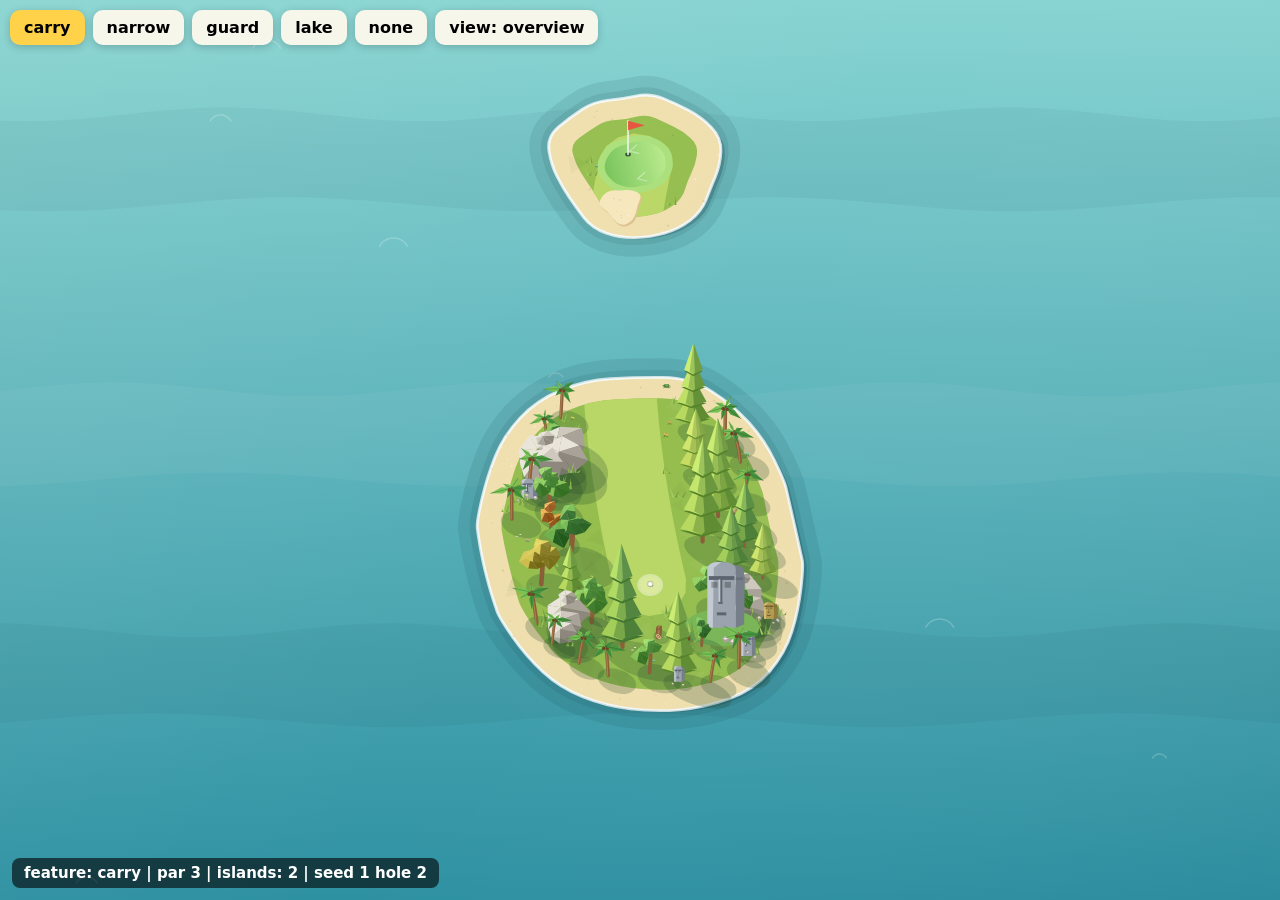
==== dev/hazard-test.html @ be87ee36 "Course variety pass: signature hazards, varied greens, home banner Hole generation now gives each ho" ====
<!doctype html>
<!-- Dev-only: hunts seeds for one hole of each signature hazard (carry /
     narrow / guard / none) and renders it with the production renderer so
     the in-flight hazard feature can be eyeballed. Not linked from the game. -->
<html>
<head>
  <meta charset="utf-8">
  <meta name="viewport" content="width=device-width, initial-scale=1">
  <title>Golf — hazard test</title>
  <style>
    * { margin: 0; box-sizing: border-box; }
    html, body { height: 100%; overflow: hidden; font-family: 'Avenir Next', system-ui, sans-serif; }
    #course { position: fixed; inset: 0; width: 100%; height: 100%; }
    #bar { position: fixed; top: 10px; left: 10px; display: flex; gap: 8px; z-index: 5; flex-wrap: wrap; }
    button {
      border: none; border-radius: 10px; padding: 8px 14px; font: inherit;
      font-weight: 700; background: rgba(253,248,236,0.95); cursor: pointer;
      box-shadow: 0 2px 8px rgba(0,0,0,0.2);
    }
    button.active { background: #ffd24a; }
    #label {
      position: fixed; bottom: 12px; left: 12px; z-index: 5;
      background: rgba(0,0,0,0.6); color: #fff; padding: 6px 12px;
      border-radius: 8px; font-weight: 700; font-size: 15px;
    }
  </style>
</head>
<body>
  <canvas id="course"></canvas>
  <div id="bar"></div>
  <div id="label"></div>
  <script src="../js/rng.js?v=5"></script>
  <script src="../js/course.js?v=5"></script>
  <script src="../js/ambient.js?v=5"></script>
  <script src="../js/render.js?v=5"></script>
  <script>
  (function () {
    'use strict';
    var canvas = document.getElementById('course');
    var renderer = new Renderer(canvas);
    var view = 'overview';

    // Hunt seeds for one hole of each feature. generateHole tags hole.feature.
    var WANT = ['carry', 'narrow', 'guard', 'lake', 'none'];
    var found = {};
    var seed = 1;
    while (Object.keys(found).length < WANT.length && seed < 4000) {
      var holes = Course.generate(seed, 9);
      for (var i = 0; i < holes.length; i++) {
        var f = holes[i].feature;
        if (WANT.indexOf(f) >= 0 && !found[f]) {
          found[f] = { hole: holes[i], seed: seed, idx: i };
        }
      }
      seed++;
    }

    var order = WANT.filter(function (f) { return found[f]; });
    var cur = order[0];
    window.HAZARD_FOUND = order;

    var bar = document.getElementById('bar');
    order.forEach(function (f) {
      var b = document.createElement('button');
      b.textContent = f;
      b.dataset.feature = f;
      b.addEventListener('click', function () { select(f); });
      bar.appendChild(b);
    });
    var vb = document.createElement('button');
    vb.textContent = 'view: overview';
    vb.addEventListener('click', function () {
      view = view === 'overview' ? 'iso' : 'overview';
      vb.textContent = 'view: ' + view;
    });
    bar.appendChild(vb);

    function h() { return found[cur].hole; }

    function select(f) {
      cur = f;
      Ambient.reset(h());
      renderer.snapCamera && fitView(true);
      Array.prototype.forEach.call(bar.children, function (c) {
        if (c.dataset.feature) c.classList.toggle('active', c.dataset.feature === f);
      });
      var rec = found[cur];
      document.getElementById('label').textContent =
        'feature: ' + f + '   |   par ' + h().par + '   |   islands: ' +
        (h().islands ? h().islands.length : 1) + '   |   seed ' + rec.seed + ' hole ' + (rec.idx + 1);
    }

    function fitView(snap) {
      var hole = h();
      if (view === 'overview') renderer.fitBounds(hole.bounds, 4);
      else {
        var aim = Math.atan2(hole.pin.x - hole.tee.x, hole.pin.y - hole.tee.y);
        renderer.fitShot(hole.tee, aim, Math.min(hole.length * 0.8, 260));
      }
      if (snap) renderer.snapCamera();
    }

    var last = performance.now();
    function frame(now) {
      requestAnimationFrame(frame);
      var dt = Math.min(100, now - last); last = now;
      fitView(false);
      renderer.tickCamera(dt);
      var hole = h();
      Ambient.update(dt, hole, renderer);
      renderer.draw({
        hole: hole, time: now,
        balls: { p1: { x: hole.tee.x, y: hole.tee.y, lie: 'tee', strokes: 0 } },
        myUid: null,
      });
    }

    // debug hook: point a feature button at a specific seed/hole
    window.HAZARD_SET = function (feature, seed, idx) {
      var holes = Course.generate(seed, 9);
      found[feature] = { hole: holes[idx], seed: seed, idx: idx };
      select(feature);
    };

    select(cur);
    fitView(true);
    requestAnimationFrame(frame);
  })();
  </script>
</body>
</html>
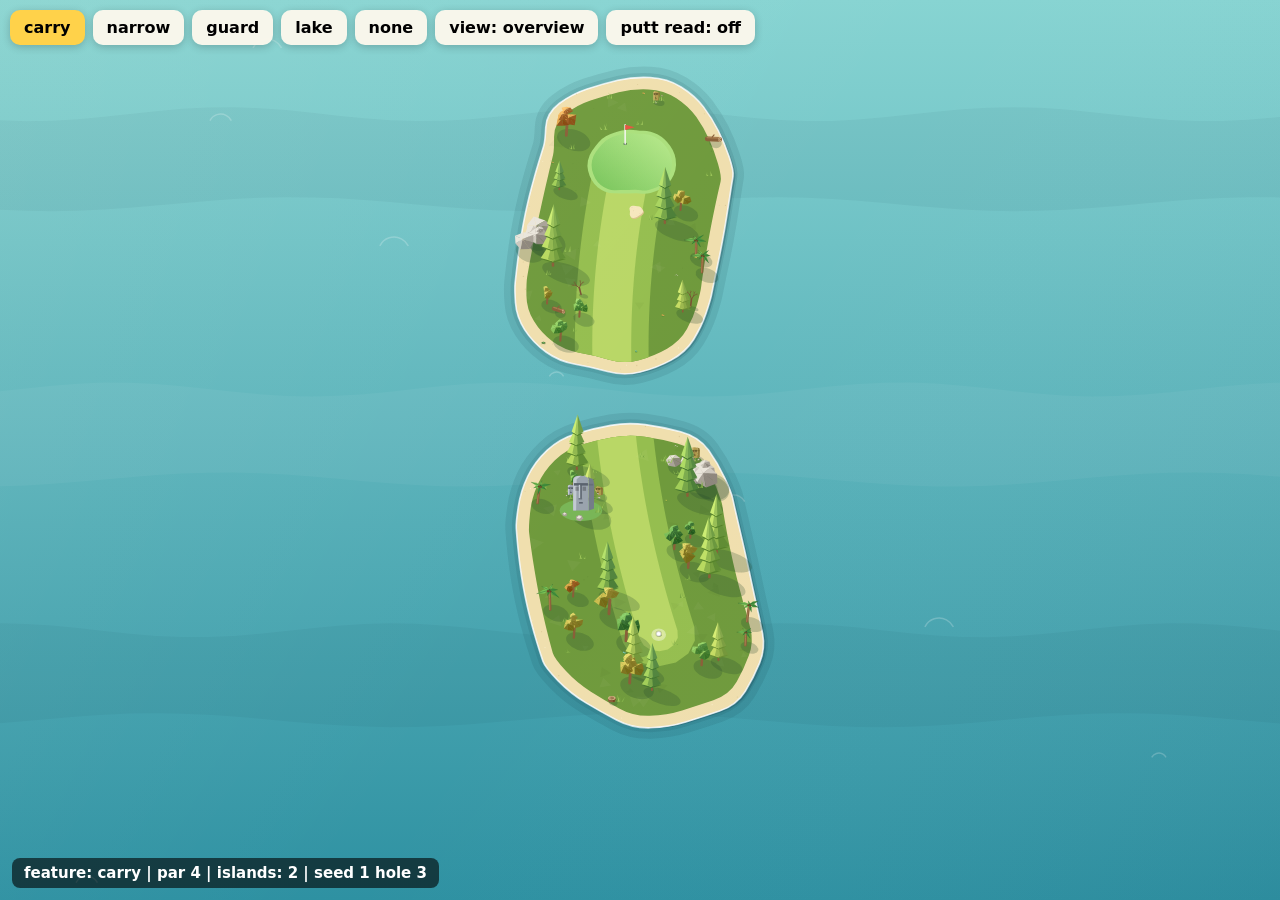
==== commit 14a98e1f: "Harder courses: bigger undulating greens, rough tiers, tuning - Greens ~50% bigger, and now undulate" ====
--- a/dev/hazard-test.html
+++ b/dev/hazard-test.html
@@ -29,10 +29,11 @@
   <canvas id="course"></canvas>
   <div id="bar"></div>
   <div id="label"></div>
-  <script src="../js/rng.js?v=5"></script>
-  <script src="../js/course.js?v=5"></script>
-  <script src="../js/ambient.js?v=5"></script>
-  <script src="../js/render.js?v=5"></script>
+  <script src="../js/rng.js?v=6"></script>
+  <script src="../js/course.js?v=6"></script>
+  <script src="../js/physics.js?v=6"></script>
+  <script src="../js/ambient.js?v=6"></script>
+  <script src="../js/render.js?v=6"></script>
   <script>
   (function () {
     'use strict';
@@ -75,7 +76,33 @@
     });
     bar.appendChild(vb);
 
+    var puttMode = false, puttState = null;
+    var pb = document.createElement('button');
+    pb.textContent = 'putt read: off';
+    pb.addEventListener('click', function () {
+      puttMode = !puttMode;
+      pb.textContent = 'putt read: ' + (puttMode ? 'on' : 'off');
+      pb.classList.toggle('active', puttMode);
+      buildPutt();
+      fitView(true);
+    });
+    bar.appendChild(pb);
+
     function h() { return found[cur].hole; }
+
+    // Fake a putt from the edge of the green to the pin so the slope grid +
+    // flowing dots can be inspected without playing a full round.
+    function buildPutt() {
+      if (!puttMode || !window.Physics) { puttState = null; return; }
+      var hole = h();
+      var toTee = Math.atan2(hole.tee.x - hole.pin.x, hole.tee.y - hole.pin.y);
+      var r = hole.greenR * 0.7;
+      var ball = { x: hole.pin.x + Math.sin(toTee) * r, y: hole.pin.y + Math.cos(toTee) * r, lie: 'green' };
+      var aim = Math.atan2(hole.pin.x - ball.x, hole.pin.y - ball.y);
+      var pw = Math.max(0.2, Math.min(1, Course.dist(ball, hole.pin) * 1.05 / 42));
+      var sim = Physics.simulate(hole, ball, { club: 'putter', aim: aim, power: pw, acc: 0 });
+      puttState = { ball: ball, aim: { from: ball, path: sim.keys, isPutt: true } };
+    }
 
     function select(f) {
       cur = f;
@@ -88,12 +115,17 @@
       document.getElementById('label').textContent =
         'feature: ' + f + '   |   par ' + h().par + '   |   islands: ' +
         (h().islands ? h().islands.length : 1) + '   |   seed ' + rec.seed + ' hole ' + (rec.idx + 1);
+      buildPutt();
     }
 
     function fitView(snap) {
       var hole = h();
-      if (view === 'overview') renderer.fitBounds(hole.bounds, 4);
-      else {
+      if (puttMode) {
+        var gr = hole.greenR * 1.7;
+        renderer.fitBounds({ minX: hole.green.x - gr, maxX: hole.green.x + gr, minY: hole.green.y - gr, maxY: hole.green.y + gr }, 4);
+      } else if (view === 'overview') {
+        renderer.fitBounds(hole.bounds, 4);
+      } else {
         var aim = Math.atan2(hole.pin.x - hole.tee.x, hole.pin.y - hole.tee.y);
         renderer.fitShot(hole.tee, aim, Math.min(hole.length * 0.8, 260));
       }
@@ -108,9 +140,13 @@
       renderer.tickCamera(dt);
       var hole = h();
       Ambient.update(dt, hole, renderer);
+      var ball = puttMode && puttState
+        ? { x: puttState.ball.x, y: puttState.ball.y, lie: 'green', strokes: 0 }
+        : { x: hole.tee.x, y: hole.tee.y, lie: 'tee', strokes: 0 };
       renderer.draw({
         hole: hole, time: now,
-        balls: { p1: { x: hole.tee.x, y: hole.tee.y, lie: 'tee', strokes: 0 } },
+        balls: { p1: ball },
+        aim: puttMode && puttState ? puttState.aim : null,
         myUid: null,
       });
     }
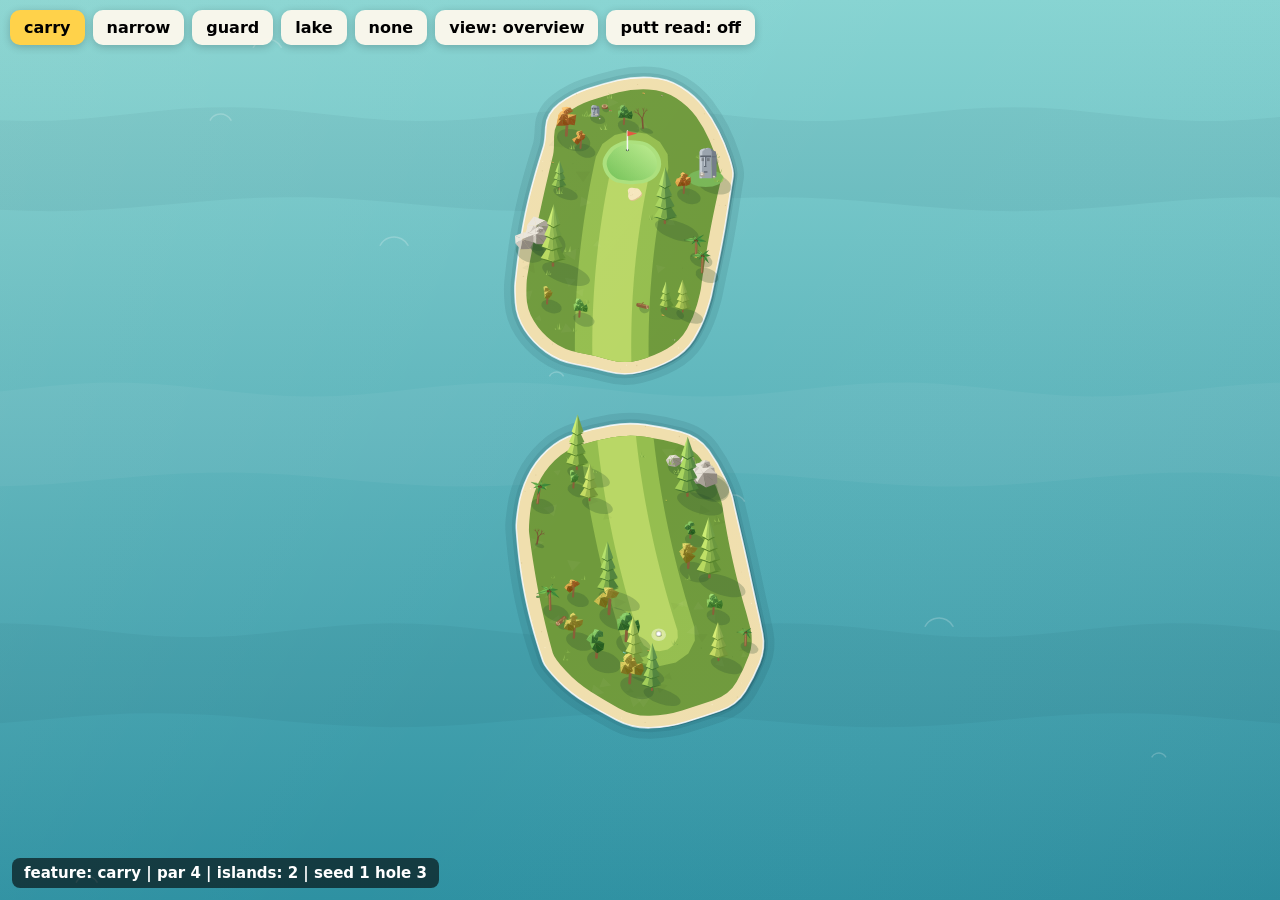
==== commit a7a7cbb6: "Fix putting: greens outgrew the putter; slope swung distance too hard The last pass made greens so l" ====
--- a/dev/hazard-test.html
+++ b/dev/hazard-test.html
@@ -29,11 +29,11 @@
   <canvas id="course"></canvas>
   <div id="bar"></div>
   <div id="label"></div>
-  <script src="../js/rng.js?v=6"></script>
-  <script src="../js/course.js?v=6"></script>
-  <script src="../js/physics.js?v=6"></script>
-  <script src="../js/ambient.js?v=6"></script>
-  <script src="../js/render.js?v=6"></script>
+  <script src="../js/rng.js?v=7"></script>
+  <script src="../js/course.js?v=7"></script>
+  <script src="../js/physics.js?v=7"></script>
+  <script src="../js/ambient.js?v=7"></script>
+  <script src="../js/render.js?v=7"></script>
   <script>
   (function () {
     'use strict';
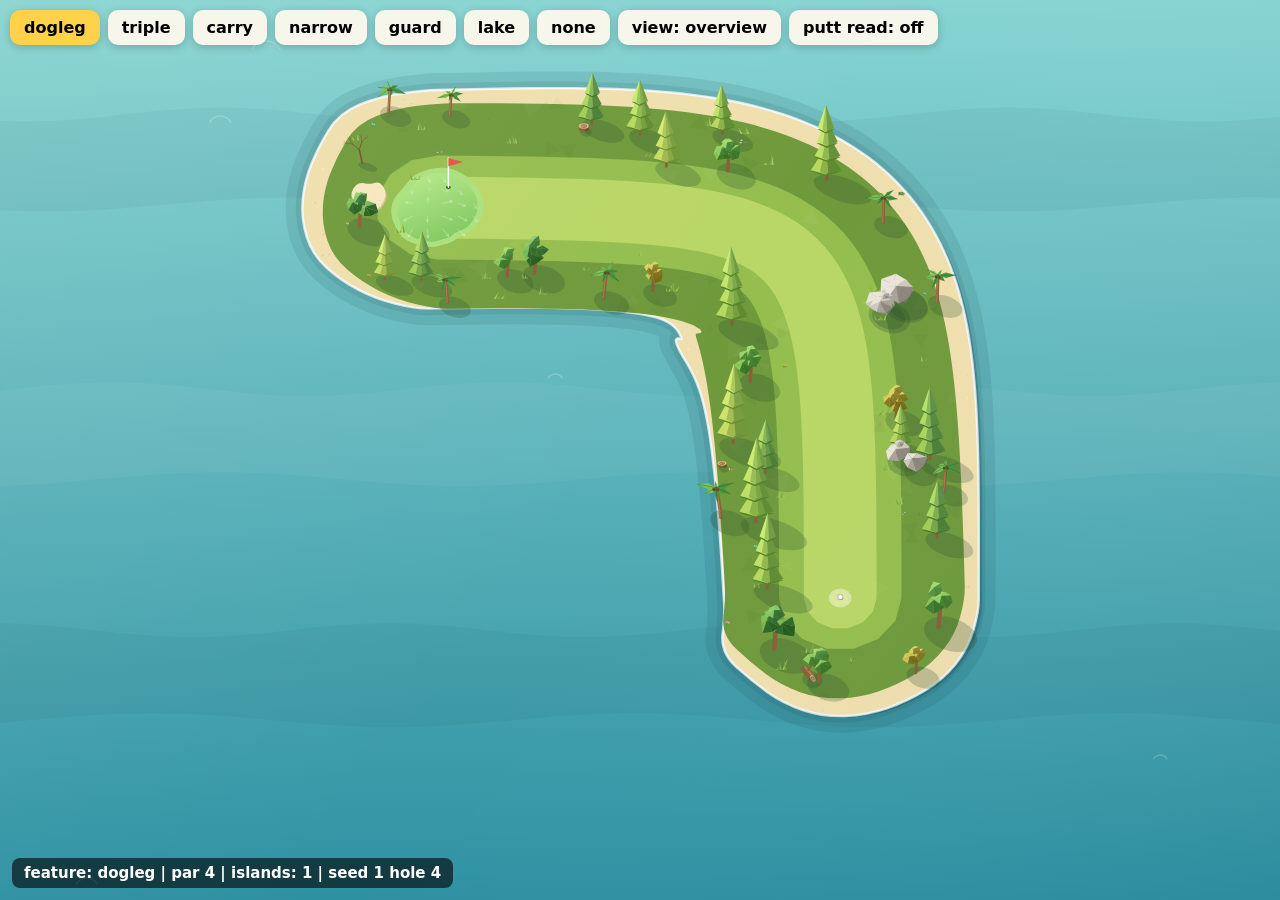
==== commit 461f466a: "Add two hole types: 90° doglegs and three-island holes - dogleg (par 4/5): a cubic centerline bends " ====
--- a/dev/hazard-test.html
+++ b/dev/hazard-test.html
@@ -29,11 +29,11 @@
   <canvas id="course"></canvas>
   <div id="bar"></div>
   <div id="label"></div>
-  <script src="../js/rng.js?v=7"></script>
-  <script src="../js/course.js?v=7"></script>
-  <script src="../js/physics.js?v=7"></script>
-  <script src="../js/ambient.js?v=7"></script>
-  <script src="../js/render.js?v=7"></script>
+  <script src="../js/rng.js?v=9"></script>
+  <script src="../js/course.js?v=9"></script>
+  <script src="../js/physics.js?v=9"></script>
+  <script src="../js/ambient.js?v=9"></script>
+  <script src="../js/render.js?v=9"></script>
   <script>
   (function () {
     'use strict';
@@ -42,7 +42,7 @@
     var view = 'overview';
 
     // Hunt seeds for one hole of each feature. generateHole tags hole.feature.
-    var WANT = ['carry', 'narrow', 'guard', 'lake', 'none'];
+    var WANT = ['dogleg', 'triple', 'carry', 'narrow', 'guard', 'lake', 'none'];
     var found = {};
     var seed = 1;
     while (Object.keys(found).length < WANT.length && seed < 4000) {
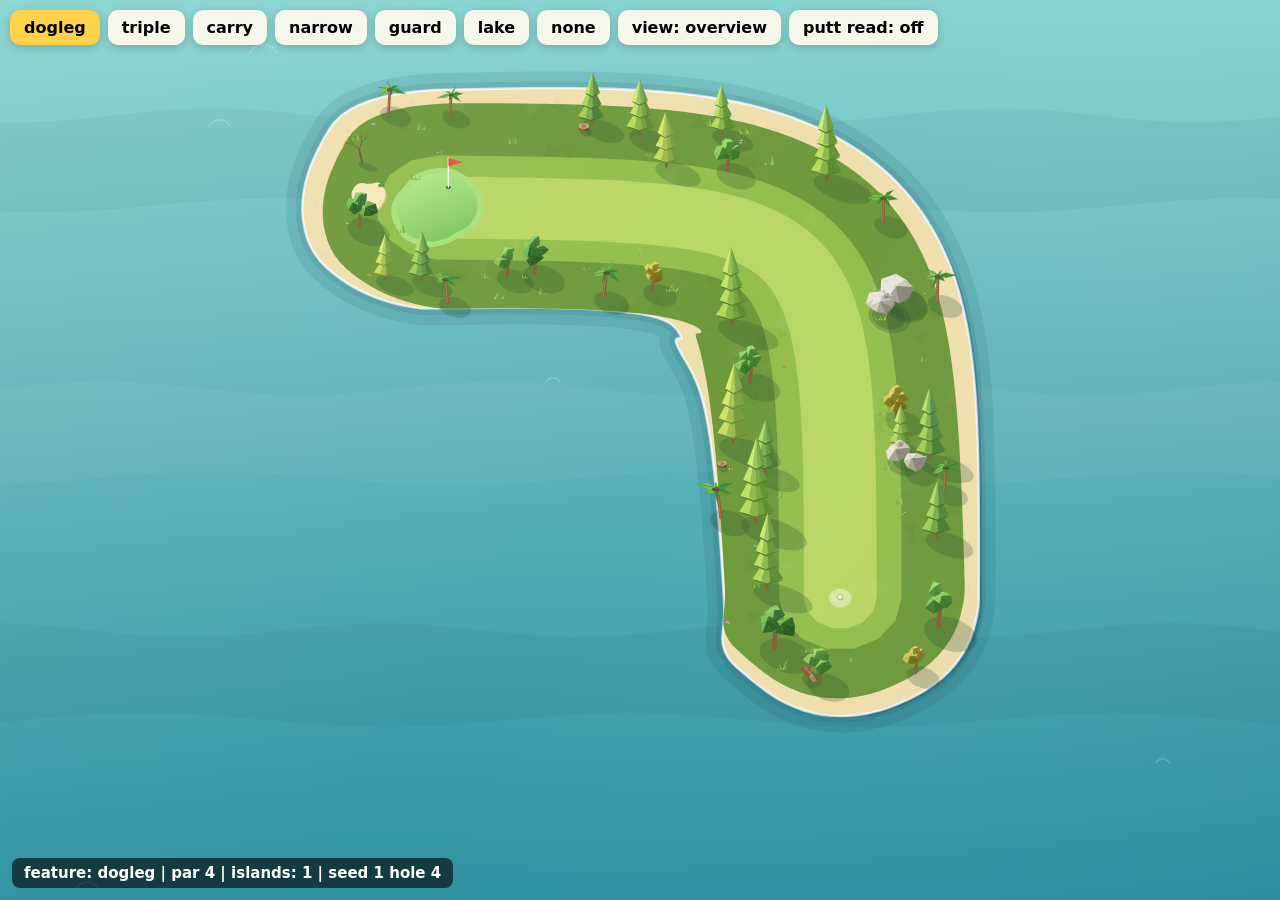
==== commit 53cf4a93: "Tournament revamp, contained green slope grid, steadier putter line - Tournament is now a Tue–Fri (4" ====
--- a/dev/hazard-test.html
+++ b/dev/hazard-test.html
@@ -29,11 +29,11 @@
   <canvas id="course"></canvas>
   <div id="bar"></div>
   <div id="label"></div>
-  <script src="../js/rng.js?v=9"></script>
-  <script src="../js/course.js?v=9"></script>
-  <script src="../js/physics.js?v=9"></script>
-  <script src="../js/ambient.js?v=9"></script>
-  <script src="../js/render.js?v=9"></script>
+  <script src="../js/rng.js?v=11"></script>
+  <script src="../js/course.js?v=11"></script>
+  <script src="../js/physics.js?v=11"></script>
+  <script src="../js/ambient.js?v=11"></script>
+  <script src="../js/render.js?v=11"></script>
   <script>
   (function () {
     'use strict';
@@ -99,8 +99,7 @@
       var r = hole.greenR * 0.7;
       var ball = { x: hole.pin.x + Math.sin(toTee) * r, y: hole.pin.y + Math.cos(toTee) * r, lie: 'green' };
       var aim = Math.atan2(hole.pin.x - ball.x, hole.pin.y - ball.y);
-      var pw = Math.max(0.2, Math.min(1, Course.dist(ball, hole.pin) * 1.05 / 42));
-      var sim = Physics.simulate(hole, ball, { club: 'putter', aim: aim, power: pw, acc: 0 });
+      var sim = Physics.simulate(hole, ball, { club: 'putter', aim: aim, power: 1, acc: 0 });
       puttState = { ball: ball, aim: { from: ball, path: sim.keys, isPutt: true } };
     }
 
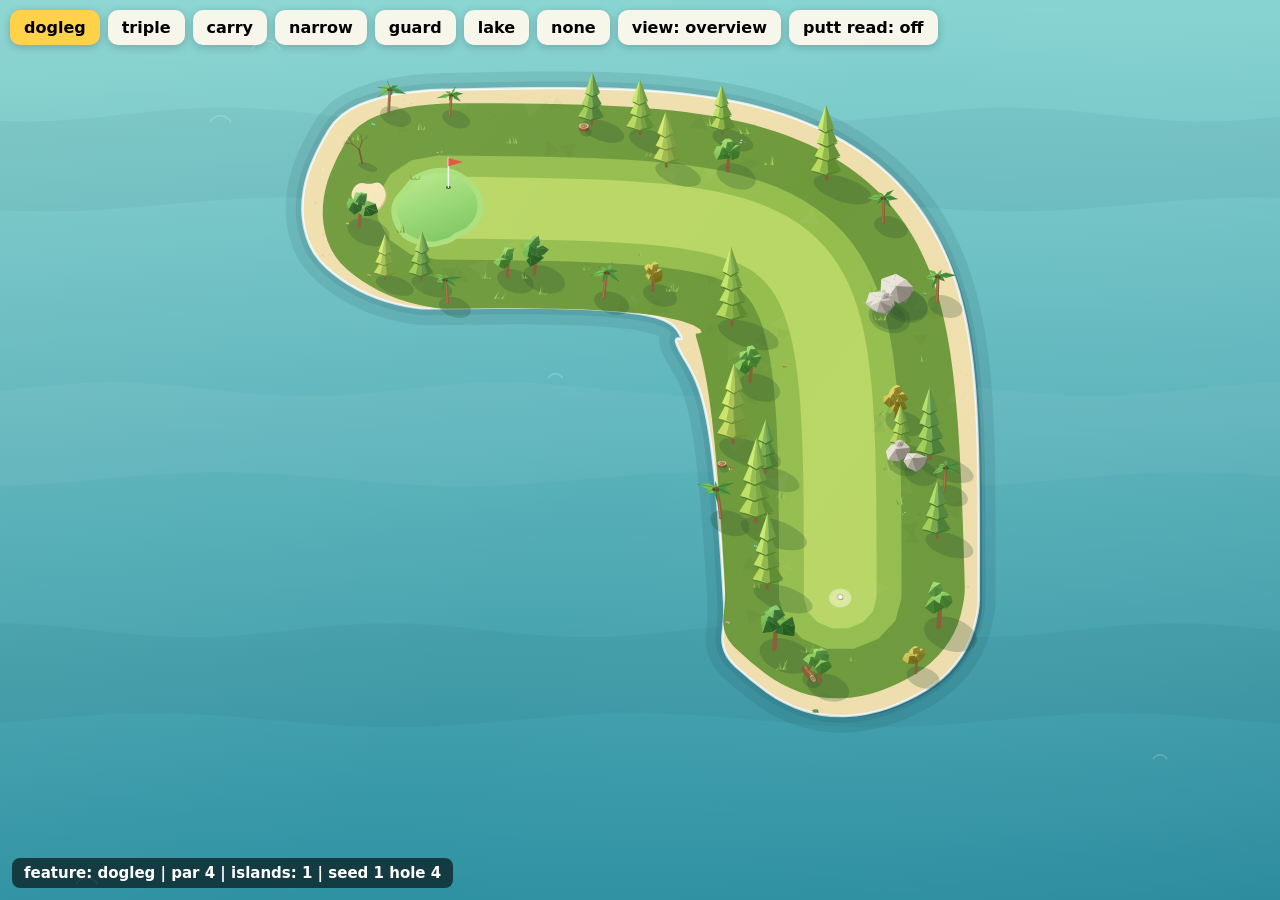
==== commit 74e810bd: "Winter theme + hazard tuning (narrows, lakes, fairway carries) - Winter courses: a random ~1-in-4 co" ====
--- a/dev/hazard-test.html
+++ b/dev/hazard-test.html
@@ -29,11 +29,11 @@
   <canvas id="course"></canvas>
   <div id="bar"></div>
   <div id="label"></div>
-  <script src="../js/rng.js?v=11"></script>
-  <script src="../js/course.js?v=11"></script>
-  <script src="../js/physics.js?v=11"></script>
-  <script src="../js/ambient.js?v=11"></script>
-  <script src="../js/render.js?v=11"></script>
+  <script src="../js/rng.js?v=12"></script>
+  <script src="../js/course.js?v=12"></script>
+  <script src="../js/physics.js?v=12"></script>
+  <script src="../js/ambient.js?v=12"></script>
+  <script src="../js/render.js?v=12"></script>
   <script>
   (function () {
     'use strict';
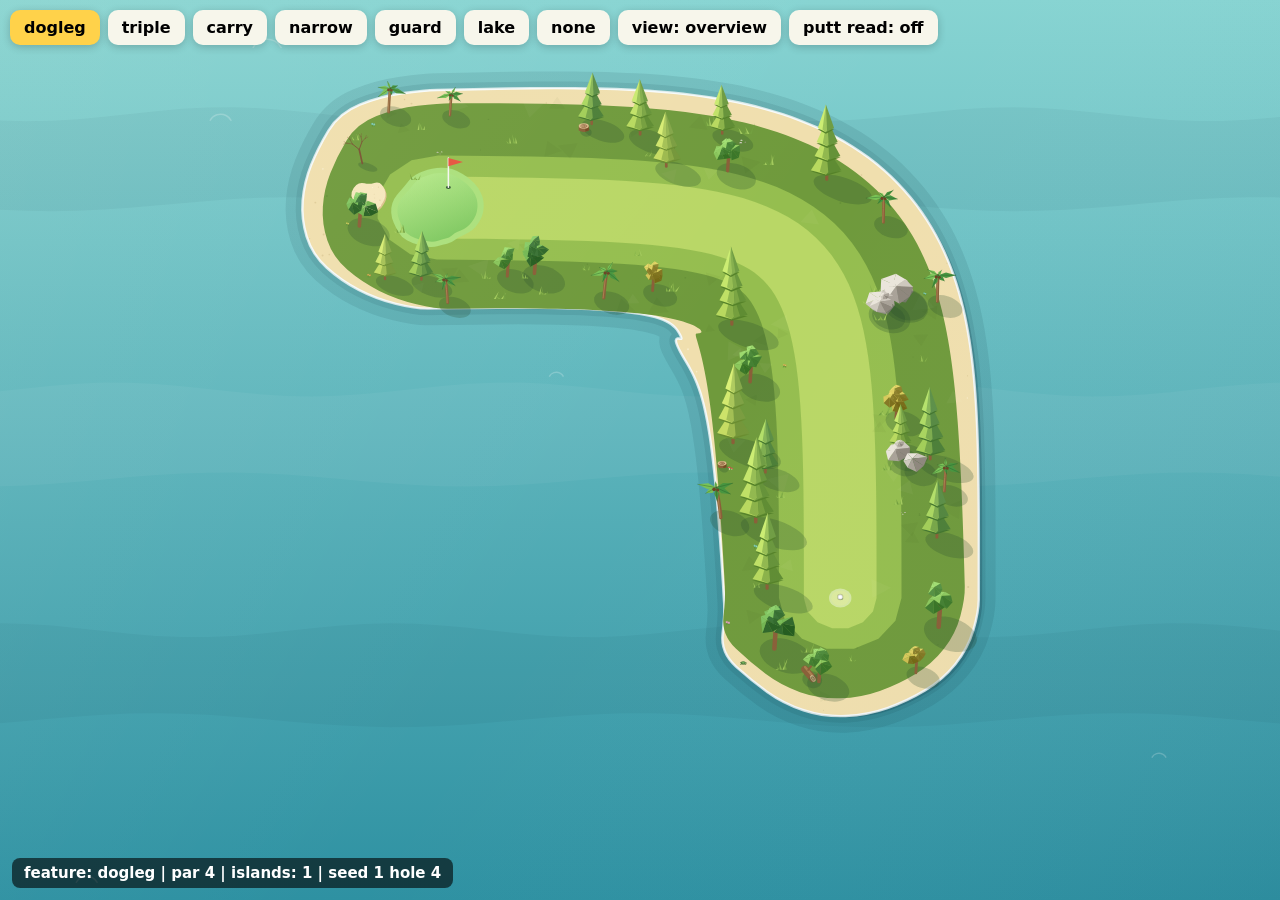
==== commit 0ac2106b: "Narrow holes stay dry — the neck is challenge enough Move the fairway carry pond to `none` holes onl" ====
--- a/dev/hazard-test.html
+++ b/dev/hazard-test.html
@@ -29,11 +29,11 @@
   <canvas id="course"></canvas>
   <div id="bar"></div>
   <div id="label"></div>
-  <script src="../js/rng.js?v=12"></script>
-  <script src="../js/course.js?v=12"></script>
-  <script src="../js/physics.js?v=12"></script>
-  <script src="../js/ambient.js?v=12"></script>
-  <script src="../js/render.js?v=12"></script>
+  <script src="../js/rng.js?v=13"></script>
+  <script src="../js/course.js?v=13"></script>
+  <script src="../js/physics.js?v=13"></script>
+  <script src="../js/ambient.js?v=13"></script>
+  <script src="../js/render.js?v=13"></script>
   <script>
   (function () {
     'use strict';
